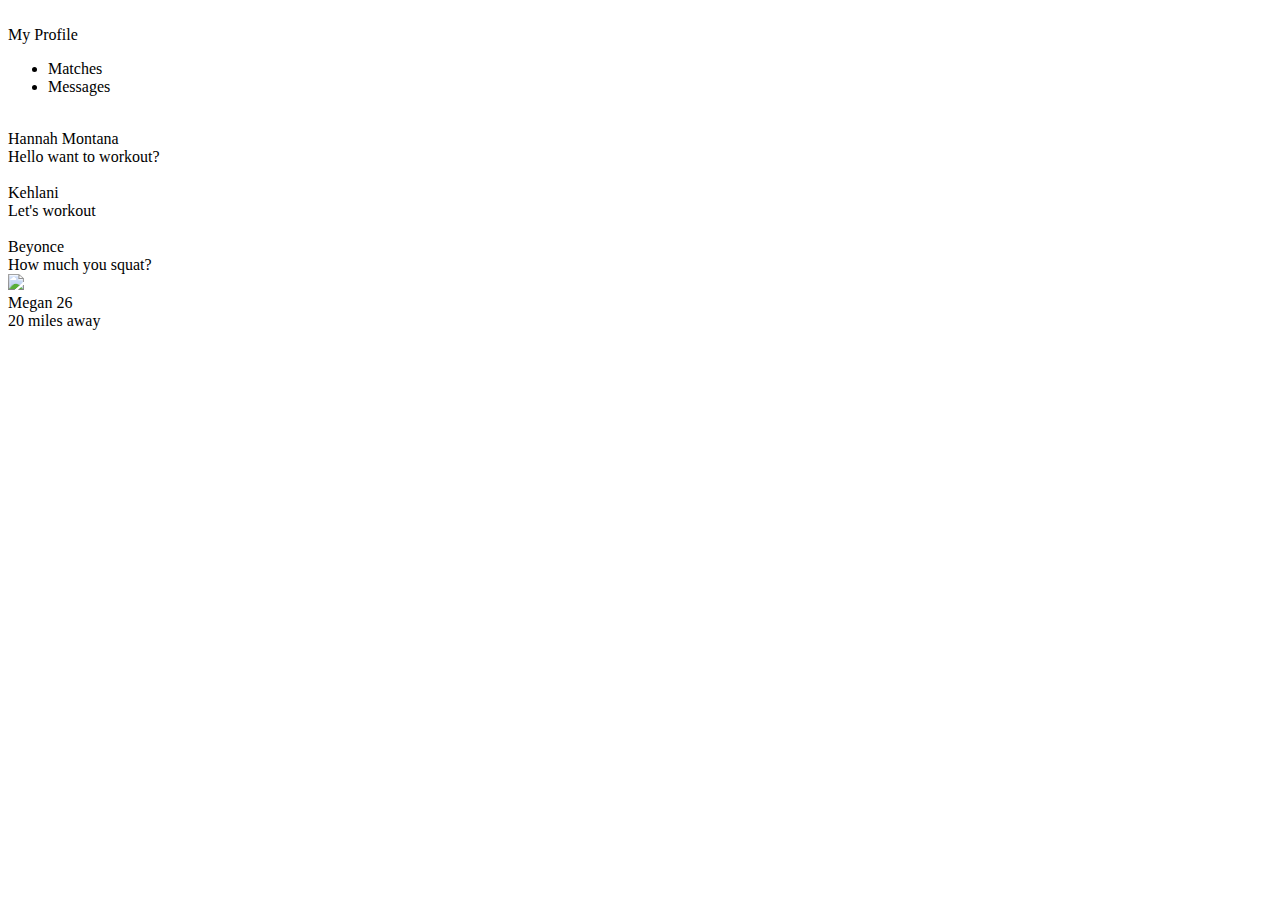
==== html/matching.html @ b83cb1a0 "Create matching.html" ====
<!DOCTYPE html>
<html lang="en" dir="ltr">

<head>
  <meta charset="utf-8">
  <title>FitHub | Exercise, Make friends & Meet New People</title>
  <!-- BootStrap Scripts -->
  <link href="https://cdn.jsdelivr.net/npm/bootstrap@5.0.0-beta2/dist/css/bootstrap.min.css" rel="stylesheet" integrity="sha384-BmbxuPwQa2lc/FVzBcNJ7UAyJxM6wuqIj61tLrc4wSX0szH/Ev+nYRRuWlolflfl" crossorigin="anonymous">
  <script src="https://cdn.jsdelivr.net/npm/bootstrap@5.0.0-beta2/dist/js/bootstrap.bundle.min.js" integrity="sha384-b5kHyXgcpbZJO/tY9Ul7kGkf1S0CWuKcCD38l8YkeH8z8QjE0GmW1gYU5S9FOnJ0" crossorigin="anonymous"></script>
  <!-- Fonts -->
  <link rel="preconnect" href="https://fonts.gstatic.com">
  <link href="https://fonts.googleapis.com/css2?family=Merriweather:ital,wght@0,300;0,400;0,700;0,900;1,300;1,400;1,700;1,900&family=Noto+Sans:ital,wght@0,400;0,700;1,400;1,700&display=swap" rel="stylesheet">
  <link rel="preconnect" href="https://fonts.googleapis.com">
  <link rel="preconnect" href="https://fonts.gstatic.com" crossorigin>
  <link href="https://fonts.googleapis.com/css2?family=Roboto:ital,wght@0,100;0,300;0,400;0,500;0,700;0,900;1,100;1,300;1,400;1,500;1,700;1,900&display=swap" rel="stylesheet">

  <!-- CSS Stylesheets -->
  <link rel="stylesheet" href="../css/matching.css">
  <!-- Font Awesome -->
  <script src="https://kit.fontawesome.com/ab3cb519ad.js" crossorigin="anonymous"></script>
  <!-- Favicon -->
  <link rel="icon" href="../images/favicon.ico">
  <!-- JS -->
  <script defer src="../js/registration.js" charset="utf-8"></script>
  <script defer src="https://ajax.googleapis.com/ajax/libs/jquery/3.6.0/jquery.min.js"></script>
  <script src="http://ajax.googleapis.com/ajax/libs/jquery/1.7.1/jquery.min.js" type="text/javascript"></script>

</head>

<body>
  <div class="container">
    <div class="side">
      <div class="header">
        <div class="avatar">
          <img src="../images/circle-cropped.png" alt="">
        </div>
        <div class="title">My Profile</div>
      </div>
      <div class="menu">
        <ul>
          <li>Matches</li>
          <li class="active">Messages</li>
        </ul>
      </div>
      <div class="messages">
        <div class="avatar">
          <img src="https://randomuser.me/api/portraits/women/28.jpg" alt="">
        </div>
        <div class="friend">
          <div class="user">Hannah Montana</div>
          <div class="text">Hello want to workout?</div>
        </div>
      </div>
      <div class="messages">
        <div class="avatar">
          <img src="https://randomuser.me/api/portraits/women/39.jpg" alt="" />
        </div>
        <div class="message">
          <div class="user">Kehlani</div>
          <div class="text">Let's workout</div>
        </div>
      </div>

      <div class="messages">
        <div class="avatar">
          <img src="https://randomuser.me/api/portraits/women/31.jpg" alt="" />
        </div>
        <div class="message">
          <div class="user">Beyonce</div>
          <div class="text">How much you squat?</div>
        </div>
      </div>
    </div>
    <div class="content">
      <div class="card">
        <div class="user">
          <img class="user" src="../images/woman-unsplash.jpg" />
          <div class="profile">
            <div class="name">Megan <span>26</span></div>
            <div class="local">
              <i class="fas fa-map-marker-alt"></i>
              <span>20 miles away</span>
            </div>
          </div>
        </div>
      </div>
      <div class="buttons">
        <div class="no">
          <i class="fas fa-times"></i>
        </div>
        <div class="star">
          <i class="fas fa-star fa"></i>
        </div>
        <div class="heart">
          <i class="fas fa-dumbbell"></i>
        </div>
      </div>
    </div>
  </div>
</body>

</html>
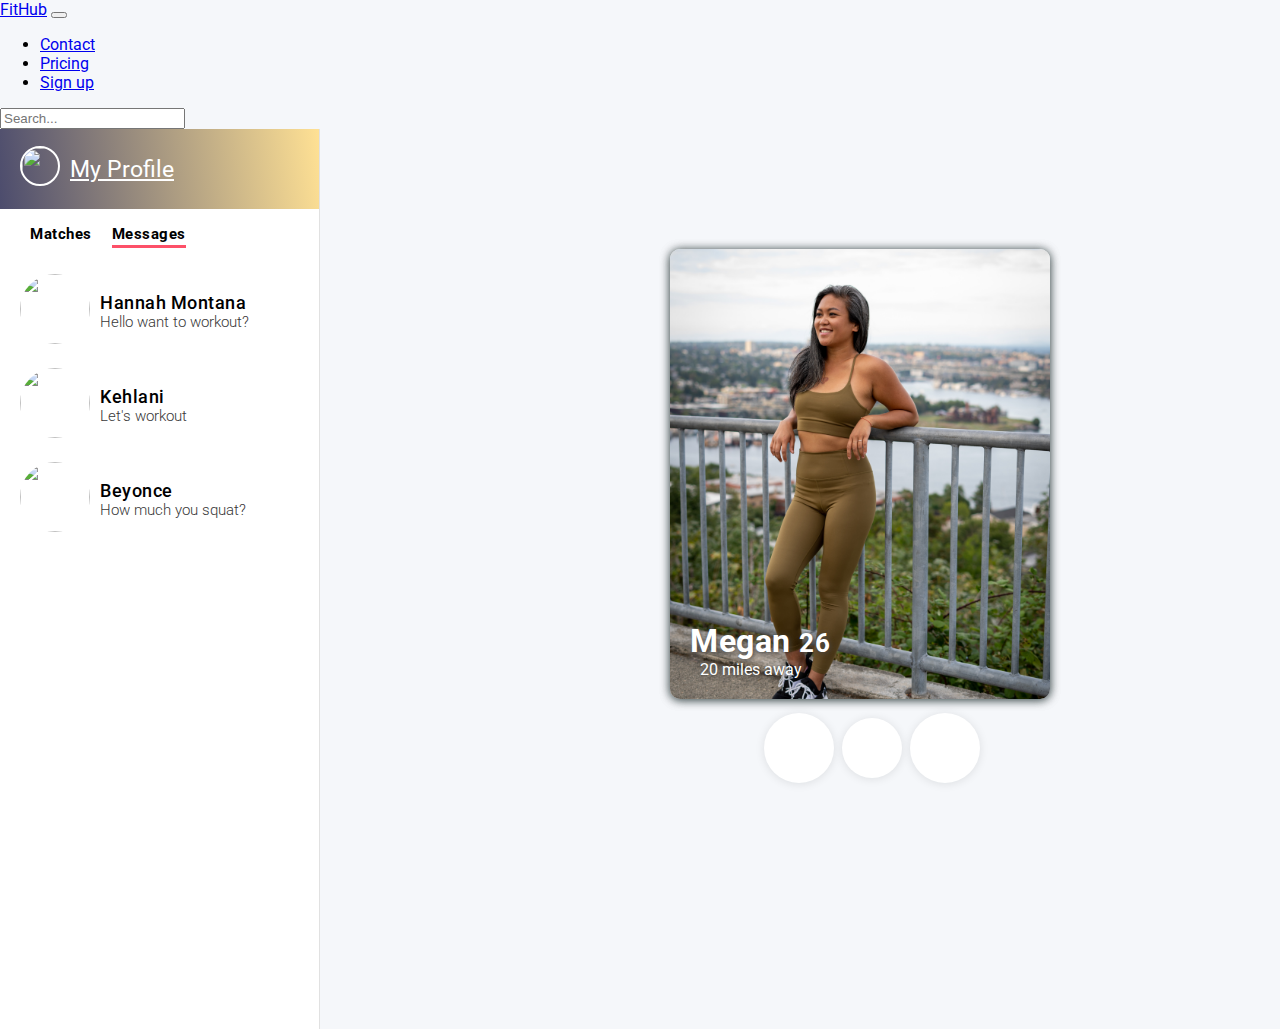
==== commit fc6e793e: "Update matching.html" ====
--- a/html/matching.html
+++ b/html/matching.html
@@ -28,13 +28,48 @@
 </head>
 
 <body>
+  <!-- Nav Bar -->
+
+  <nav class="navbar navbar-expand-lg navbar-dark">
+
+
+    <i class="fas fa-dumbbell fa-2x"></i>
+    <a class="navbar-brand" href="http://100.26.92.104/">FitHub</a>
+
+    <button class="navbar-toggler" type="button" data-bs-toggle="collapse" data-bs-target="#navbarNav" aria-controls="navbarNav" aria-expanded="false" aria-label="Toggle navigation">
+      <span class="navbar-toggler-icon"></span>
+    </button>
+
+    <div class="collapse navbar-collapse" id="navbarNav">
+      <ul class="navbar-nav ms-auto">
+        <li class="nav-item">
+          <a class="nav-link" href="http://100.26.92.104/">Contact</a>
+        </li>
+        <li class="nav-item">
+          <a class="nav-link" href="http://100.26.92.104/">Pricing</a>
+        </li>
+        <li class="nav-item">
+          <a class="nav-link" href="http://100.26.92.104/">Sign up</a>
+        </li>
+      </ul>
+    </div>
+      <form class="col-12 col-lg-auto mb-3 mb-lg-0 me-lg-3">
+        <input type="search" class="form-control form-control-dark" placeholder="Search..." aria-label="Search">
+      </form>
+
+  </nav>
+
+
   <div class="container">
+
+
+
     <div class="side">
       <div class="header">
         <div class="avatar">
           <img src="../images/circle-cropped.png" alt="">
         </div>
-        <div class="title">My Profile</div>
+        <a class="title" href="http://100.26.92.104/">My Profile</a>
       </div>
       <div class="menu">
         <ul>
@@ -60,7 +95,6 @@
           <div class="text">Let's workout</div>
         </div>
       </div>
-
       <div class="messages">
         <div class="avatar">
           <img src="https://randomuser.me/api/portraits/women/31.jpg" alt="" />
@@ -71,6 +105,9 @@
         </div>
       </div>
     </div>
+
+
+
     <div class="content">
       <div class="card">
         <div class="user">
@@ -97,6 +134,8 @@
       </div>
     </div>
   </div>
+
+
 </body>
 
 </html>
--- a/css/matching.css
+++ b/css/matching.css
@@ -0,0 +1,207 @@
+* {
+  box-sizing: border-box;
+}
+
+body {
+  font-family: 'Roboto', sans-serif;
+  background-color: #f5f7fa;
+  margin: 0;
+}
+
+.container {
+  display: flex;
+  margin: 0;
+  padding: 0
+}
+
+.side {
+  min-width: 320px;
+  height: 200px;
+  background-color: #FFF;
+  height: 100%;
+  min-height: 100vh;
+  border-right: 1px solid #e1e1e1;
+  margin-right: 350px;
+}
+
+.side .header {
+  background: linear-gradient(262deg, #FFE194, #4C4C6D);
+  width: 100%;
+  height: 80px;
+  box-shadow: 0 1px 8px 0 rbga(0, 20, 20, 0.2);
+  display: flex;
+  align-items: center;
+  padding: 0 20px;
+}
+
+.side .header .avatar img {
+  width: 40px;
+  height: 40px;
+  border-radius: 20px;
+  border: 2px solid #fff;
+  box-shadow: 0 1px 8px 0 rbga(0, 20, 20, 0.2);
+}
+
+.side .header .title {
+  padding: 0 10px;
+  color: #fff;
+  font-size: 23px;
+}
+
+.side .menu ul {
+  display: flex;
+  padding: 0 20px;
+}
+
+.side .menu ul li {
+  list-style: none;
+  margin: 0 10px;
+  font-weight: 700;
+  font-size: 15px;
+  letter-spacing: 0.5px;
+}
+
+.side .menu .active {
+  border-bottom: 3px solid #fd5068;
+  padding-bottom: 2px;
+}
+
+.side .messages {
+  padding: 10px 20px;
+  display: flex;
+  align-items: center;
+  transition: 0.2 box-shadow;
+}
+
+.side .messages .avatar img {
+  width: 70px;
+  height: 70px;
+  border-radius: 70px;
+}
+
+.side .messages .user {
+  padding: 0 10px;
+  font-weight: 500;
+  letter-spacing: 0.5px;
+  font-size: 18px;
+}
+
+.side .messages .text {
+  width: 200px;
+  white-space: nowrap;
+  overflow: hidden;
+  text-overflow: ellipsis;
+  padding: 0 10px;
+  font-weight: 300;
+  font-size: 15px;
+  opacity: 0.8;
+}
+
+.side .messages:hover {
+  box-shadow: 0 0 15px 0 rgba(43, 78, 78, 0.1);
+  border-right: 5px solid #fd5068;
+}
+
+.content {
+  width: 100% display: flex;
+  padding: 20px 0;
+  align-items: center;
+  flex-direction: column;
+  margin-top: 100px;
+}
+
+.content .card {
+  position: relative;
+  height: 450px;
+}
+
+.content .card .user {
+  width: 380px;
+  height: 450px;
+  object-fit: cover;
+  border-radius: 10px;
+  box-shadow: 0 1px 10px 0 rgba(0, 20, 20, 0.5);
+}
+
+.content .card .user .profile {
+  position: absolute;
+  bottom: 0px;
+  left: 20px;
+}
+
+.content .card .user .name {
+  color: #fff;
+  font-size: 32px;
+  font-weight: 700;
+  letter-spacing: 0.5px;
+  text-shadow: 1px 1px 5px #444;
+}
+
+.content .card .user .name span {
+  font-size: 26px;
+}
+
+.content .card .local {
+  display: flex;
+  align-items: center;
+  padding: 0 0 20px 0;
+}
+
+.content .card .local i {
+  margin: 5px 0;
+  color: #fff;
+}
+
+.content .card .local span {
+  color: #fff;
+  padding: 0 10px;
+  text-shadow: 1px 1px 5px #444;
+}
+
+.content .buttons {
+  margin-top: 10px;
+  display: flex;
+  align-items: center;
+  margin-left: 90px;
+}
+
+.content .buttons .no i {
+  color: #fd2e79;
+  font-size: 33px;
+}
+
+.content .buttons .star i {
+  color: #2bb1ff;
+  font-size: 22px;
+}
+
+.content .buttons .heart i {
+  color: #11e298;
+  font-size: 32px;
+}
+
+.content .buttons .no,
+.content .buttons .star,
+.content .buttons .heart {
+  background-color: #fff;
+  width: 70px;
+  height: 70px;
+  box-shadow: 0 1px 10px 0 rgba(0, 20, 20, 0.1);
+  display: flex;
+  justify-content: center;
+  align-items: center;
+  border-radius: 70px;
+  margin: 4px;
+  transition: 0.2s transform;
+}
+
+.content .buttons .no:hover,
+.content .buttons .star:hover,
+.content .buttons .heart:hover {
+  transform: scale(1.1);
+}
+
+.content .buttons .star {
+  width: 60px;
+  height: 60px;
+}
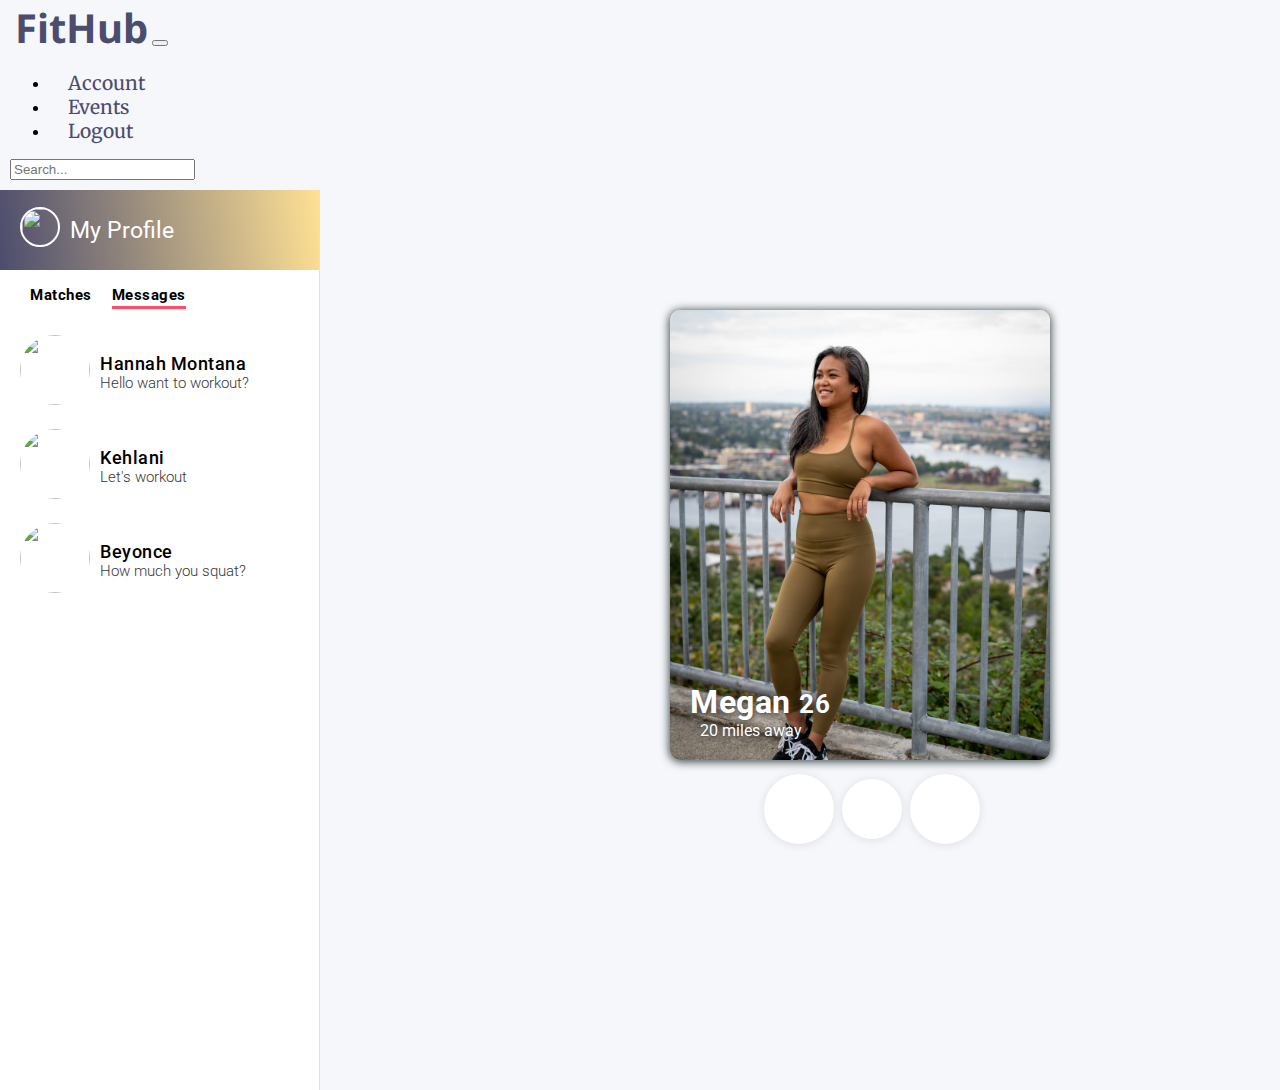
==== commit 53898a90: "edit matching, myProfile, and registration" ====
--- a/html/matching.html
+++ b/html/matching.html
@@ -43,13 +43,13 @@
     <div class="collapse navbar-collapse" id="navbarNav">
       <ul class="navbar-nav ms-auto">
         <li class="nav-item">
-          <a class="nav-link" href="http://100.26.92.104/">Contact</a>
+          <a class="nav-link" href="../html/myProfile.html">Account</a>
         </li>
         <li class="nav-item">
-          <a class="nav-link" href="http://100.26.92.104/">Pricing</a>
+          <a class="nav-link" href="http://100.26.92.104/">Events</a>
         </li>
         <li class="nav-item">
-          <a class="nav-link" href="http://100.26.92.104/">Sign up</a>
+          <a class="nav-link" href="http://100.26.92.104/">Logout</a>
         </li>
       </ul>
     </div>
--- a/css/matching.css
+++ b/css/matching.css
@@ -1,3 +1,50 @@
+
+/* link to myProfile page */
+a {
+  text-decoration: none;
+}
+
+/* navbar */
+.navbar {
+  padding: 0px 10px 10px;
+}
+
+
+
+.fa-dumbbell {
+  color: #4C4C6D;
+}
+
+.navbar .navbar-brand {
+  font-family: "Noto Sans";
+  font-size: 2.5rem;
+  font-weight: bold;
+  color: #4C4C6D;
+  padding-left: 5px;
+}
+
+.nav-item {
+  padding: 0 18px;
+
+}
+
+.navbar .nav-item .nav-link {
+  font-size: 1.2rem;
+  font-family: "Merriweather";
+  color: #4C4C6D;
+}
+
+input[type="search"]::-webkit-search-cancel-button {
+  -webkit-appearance: none;
+}
+.form-control:focus {
+  box-shadow:  5px 5px 5px black;
+  border-color: black;
+
+}
+
+
+
 * {
   box-sizing: border-box;
 }
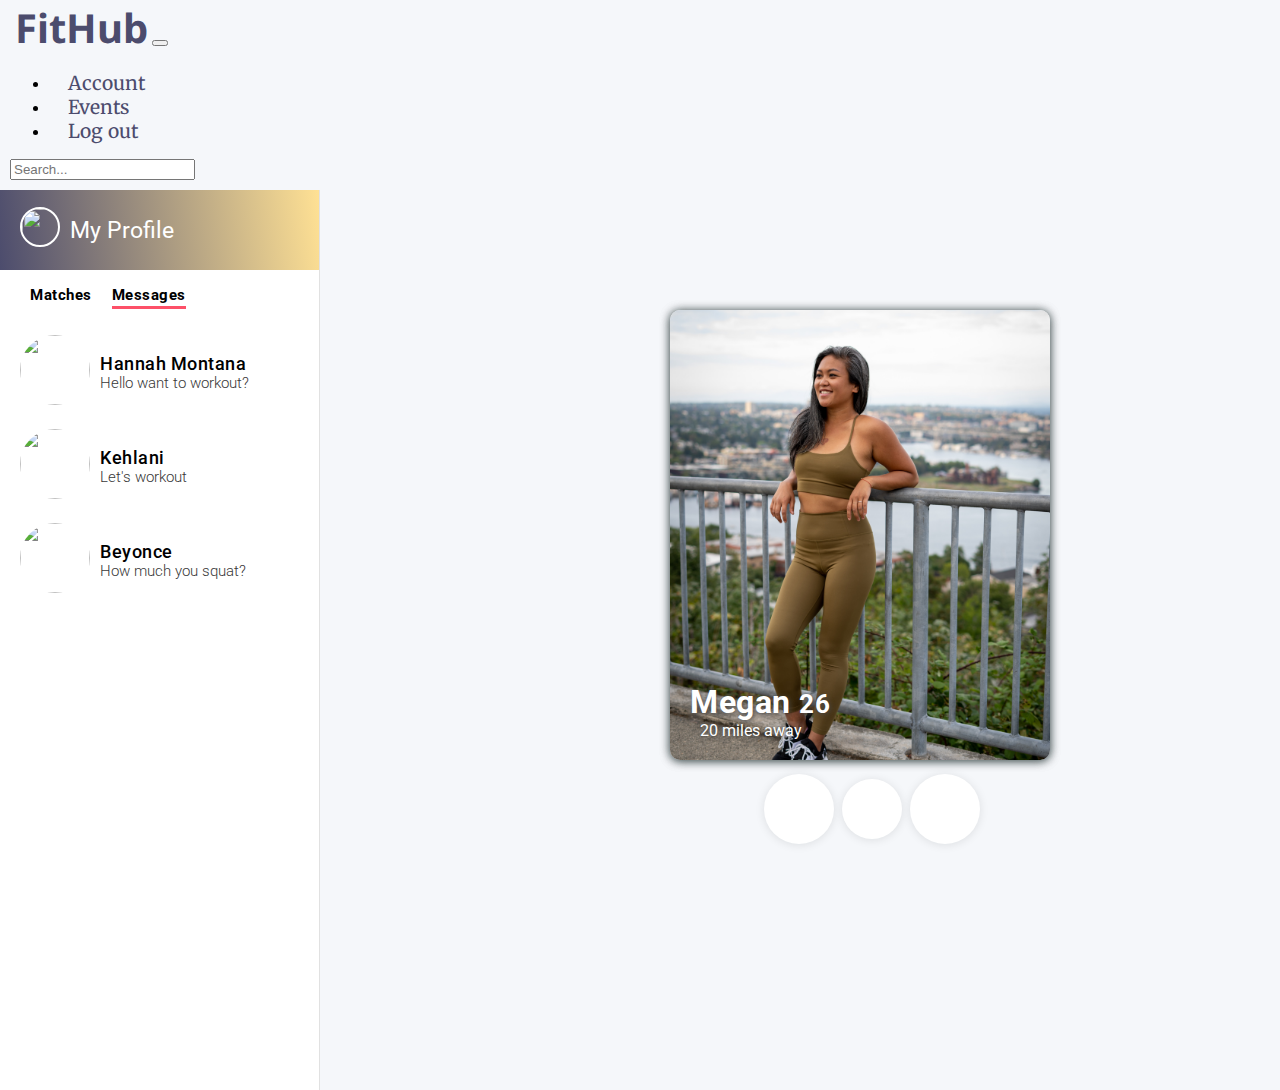
==== commit a27c2169: "log out" ====
--- a/html/matching.html
+++ b/html/matching.html
@@ -49,7 +49,7 @@
           <a class="nav-link" href="http://100.26.92.104/">Events</a>
         </li>
         <li class="nav-item">
-          <a class="nav-link" href="http://100.26.92.104/">Logout</a>
+          <a class="nav-link" href="http://100.26.92.104/">Log out</a>
         </li>
       </ul>
     </div>
